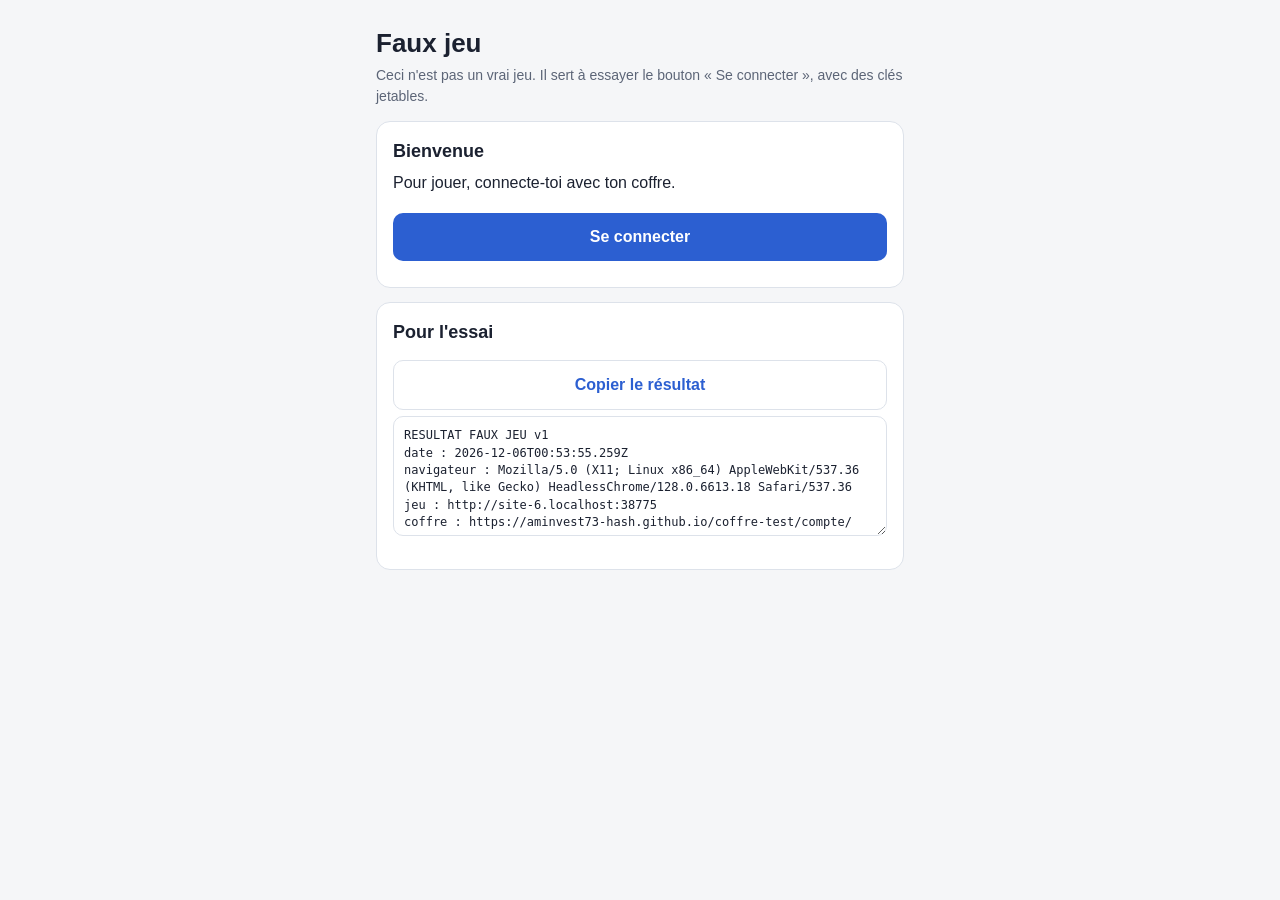
==== faux-jeu/index.html @ 22aab534 "Page d'essai du compte, version en ligne 3, et un faux jeu de démonstration Co-Authored-By: Claude F" ====
<!doctype html>
<html lang="fr">
<head>
<meta charset="utf-8">
<meta http-equiv="Content-Security-Policy" content="default-src 'none'; script-src 'self'; style-src 'self'; base-uri 'none'; form-action 'none'">
<meta name="referrer" content="no-referrer">
<meta name="viewport" content="width=device-width, initial-scale=1">
<meta name="robots" content="noindex, nofollow">
<title>Faux jeu (démonstration)</title>
<link rel="stylesheet" href="style.css">
</head>
<body>
<main>
  <h1>Faux jeu</h1>
  <p class="muted">Ceci n'est pas un vrai jeu. Il sert à essayer le bouton « Se connecter », avec des clés jetables.</p>

  <section class="card">
    <h2 id="titre">Bienvenue</h2>
    <p id="etat">Pour jouer, connecte-toi avec ton coffre.</p>
    <button id="b-connexion">Se connecter</button>
    <div class="status" id="s-jeu"></div>
  </section>

  <section class="card">
    <h2>Pour l'essai</h2>
    <button id="b-copier" class="second">Copier le résultat</button>
    <textarea id="resultat" readonly></textarea>
    <div class="status" id="s-resultat"></div>
  </section>
</main>
<script type="module" src="demo.mjs"></script>
</body>
</html>
---- faux-jeu/style.css ----
/* Styles repris de la page du premier morceau. L'habillage viendra plus tard. */
:root {
  color-scheme: light dark;
  --bg: #f5f6f8; --card: #ffffff; --ink: #1b2130; --muted: #5c6577; --line: #dde2ea;
  --accent: #2c5fd1; --accent-ink: #ffffff; --ok: #1d8a4b; --ko: #c23a2b; --wait: #a66a12;
}
@media (prefers-color-scheme: dark) {
  :root {
    --bg: #11141a; --card: #1a1f28; --ink: #eef1f6; --muted: #9ba5b6; --line: #2b323f;
    --accent: #7ea4ff; --accent-ink: #0d1220; --ok: #53c684; --ko: #ff8273; --wait: #e5b663;
  }
}
* { box-sizing: border-box; }
body { margin: 0; background: var(--bg); color: var(--ink);
       font: 16px/1.5 -apple-system, BlinkMacSystemFont, "Segoe UI", Roboto, Helvetica, Arial, sans-serif; }
main { max-width: 560px; margin: 0 auto; padding: 20px 16px 56px; }
h1 { font-size: 26px; line-height: 1.2; margin: 8px 0 6px; }
h2 { font-size: 18px; margin: 0 0 6px; }
p { margin: 0 0 10px; }
.muted { color: var(--muted); font-size: 14px; }
.card { background: var(--card); border: 1px solid var(--line); border-radius: 14px; padding: 16px; margin-top: 14px; }
button { font: inherit; font-weight: 600; border: 0; border-radius: 10px; padding: 12px 16px; min-height: 46px;
         background: var(--accent); color: var(--accent-ink); cursor: pointer; width: 100%; margin-top: 8px; }
button.second { background: transparent; color: var(--accent); border: 1px solid var(--line); }
button.petit { width: auto; min-height: 40px; padding: 6px 12px; margin: 0; font-weight: 500; font-size: 14px; }
button:disabled { opacity: .45; cursor: not-allowed; }
.status { margin-top: 10px; font-size: 15px; overflow-wrap: anywhere; }
.status.ok { color: var(--ok); } .status.ko { color: var(--ko); } .status.wait { color: var(--wait); }
.adresse { font: 600 15px/1.4 ui-monospace, SFMono-Regular, Menlo, Consolas, monospace; overflow-wrap: anywhere; }
.mots { display: grid; grid-template-columns: repeat(auto-fill, minmax(130px, 1fr)); gap: 8px; margin: 10px 0; padding: 0; list-style: none; }
.mots li, .carte { border: 1px solid var(--line); border-radius: 10px; padding: 8px 10px; background: var(--card); color: var(--ink); font: inherit; }
.mots li span { color: var(--muted); font-size: 13px; margin-right: 6px; }
.cartes { display: flex; flex-wrap: wrap; gap: 8px; margin: 10px 0; }
.carte { width: auto; min-height: 44px; margin: 0; font-weight: 500; cursor: pointer; }
.carte.posee { opacity: .35; }
.mots li.vide { opacity: .5; }
input[type="text"], input[type="password"], textarea { width: 100%; padding: 10px; border-radius: 10px; border: 1px solid var(--line);
         background: transparent; color: var(--ink); font: inherit; }
textarea { min-height: 120px; font: 12px/1.45 ui-monospace, SFMono-Regular, Menlo, Consolas, monospace; resize: vertical; margin-top: 6px; }
#r-texte { font-size: 16px; } /* en dessous de 16, l'iPhone zoome dans la page dès qu'on touche le champ */
.saisie { display: grid; grid-template-columns: repeat(auto-fill, minmax(130px, 1fr)); gap: 8px; margin: 10px 0; }
details { margin-top: 10px; } summary { cursor: pointer; color: var(--accent); font-weight: 500; }
[hidden] { display: none !important; }
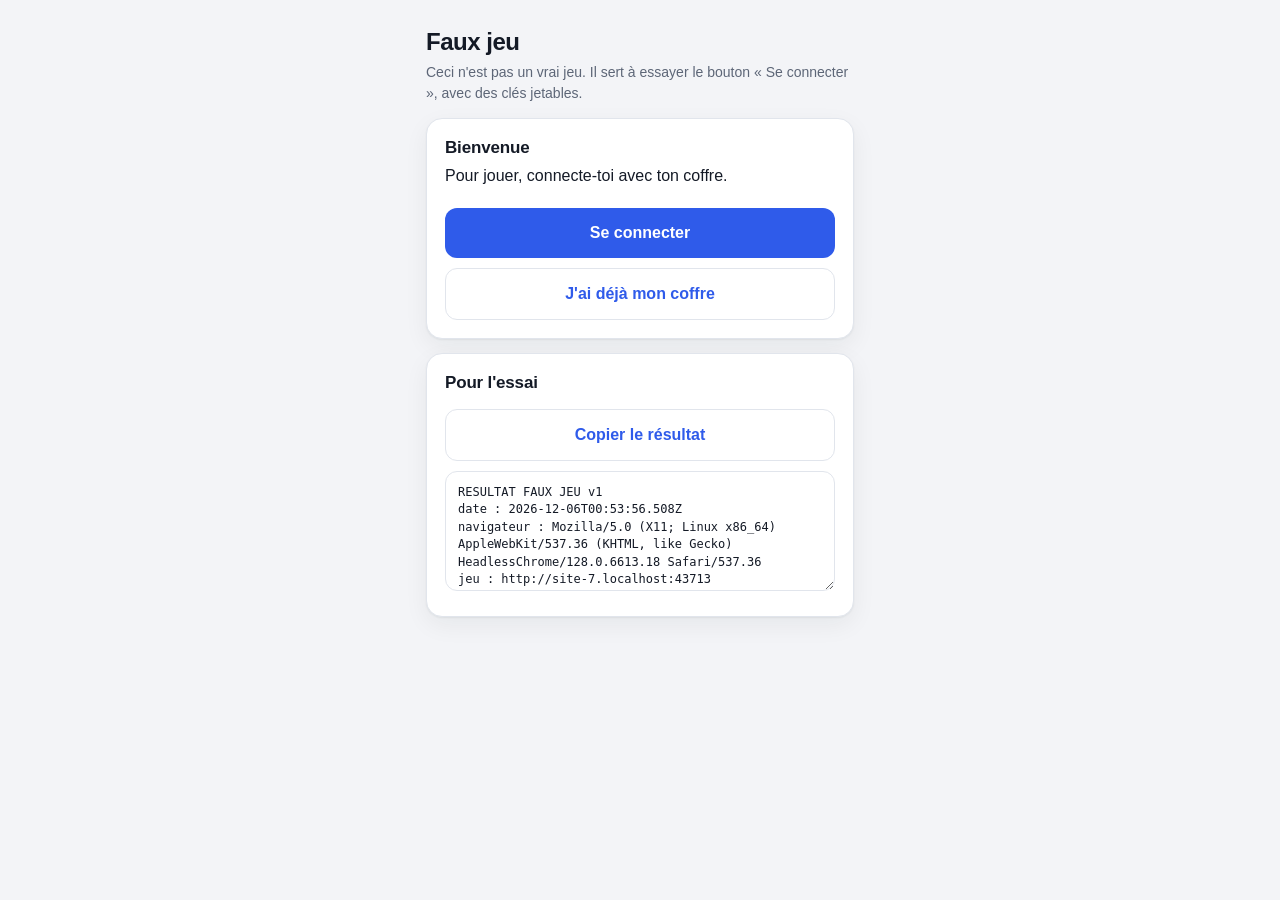
==== commit 890b52fc: "Page d'essai du compte, version en ligne 5 : habillage, connexion sans création, un second site d'es" ====
--- a/faux-jeu/index.html
+++ b/faux-jeu/index.html
@@ -18,6 +18,7 @@
     <h2 id="titre">Bienvenue</h2>
     <p id="etat">Pour jouer, connecte-toi avec ton coffre.</p>
     <button id="b-connexion">Se connecter</button>
+    <button id="b-existant" class="second">J'ai déjà mon coffre</button>
     <div class="status" id="s-jeu"></div>
   </section>
 
--- a/faux-jeu/style.css
+++ b/faux-jeu/style.css
@@ -1,31 +1,64 @@
-/* Styles repris de la page du premier morceau. L'habillage viendra plus tard. */
+/* L'habillage de l'essai : sobre, lisible sur un téléphone. Rien n'est chargé d'ailleurs : ni police, ni image.
+   L'habillage du produit viendra plus tard ; ici, seulement de quoi lire et toucher sans se tromper. */
 :root {
   color-scheme: light dark;
-  --bg: #f5f6f8; --card: #ffffff; --ink: #1b2130; --muted: #5c6577; --line: #dde2ea;
-  --accent: #2c5fd1; --accent-ink: #ffffff; --ok: #1d8a4b; --ko: #c23a2b; --wait: #a66a12;
+  --bg: #f3f4f7; --card: #ffffff; --ink: #141a26; --muted: #5d6677; --line: #e1e5ec;
+  --accent: #2f5bea; --accent-ink: #ffffff;
+  --ok: #18794a; --ok-doux: #e6f5ec; --ko: #b93525; --ko-doux: #fbeae7; --wait: #8a5a0b; --wait-doux: #fbf2df;
+  --ombre: 0 1px 2px rgba(20, 26, 38, .06), 0 8px 24px rgba(20, 26, 38, .06);
 }
 @media (prefers-color-scheme: dark) {
   :root {
-    --bg: #11141a; --card: #1a1f28; --ink: #eef1f6; --muted: #9ba5b6; --line: #2b323f;
-    --accent: #7ea4ff; --accent-ink: #0d1220; --ok: #53c684; --ko: #ff8273; --wait: #e5b663;
+    --bg: #0e1116; --card: #171b23; --ink: #eef1f6; --muted: #98a2b3; --line: #262d3a;
+    --accent: #8aa9ff; --accent-ink: #0b1020;
+    --ok: #5fd08f; --ok-doux: #12261b; --ko: #ff8b7d; --ko-doux: #2c1614; --wait: #e8bd6a; --wait-doux: #2a2111;
+    --ombre: 0 1px 2px rgba(0, 0, 0, .4), 0 8px 24px rgba(0, 0, 0, .25);
   }
 }
 * { box-sizing: border-box; }
-body { margin: 0; background: var(--bg); color: var(--ink);
+/* Sur un téléphone, le navigateur pose un voile gris sur ce qu'on touche : chaque bouton a déjà son propre retour. */
+html { -webkit-tap-highlight-color: transparent; -webkit-text-size-adjust: 100%; }
+body { margin: 0; background: var(--bg); color: var(--ink); -webkit-font-smoothing: antialiased;
        font: 16px/1.5 -apple-system, BlinkMacSystemFont, "Segoe UI", Roboto, Helvetica, Arial, sans-serif; }
-main { max-width: 560px; margin: 0 auto; padding: 20px 16px 56px; }
-h1 { font-size: 26px; line-height: 1.2; margin: 8px 0 6px; }
-h2 { font-size: 18px; margin: 0 0 6px; }
+main { max-width: 460px; margin: 0 auto; padding: 20px 16px max(40px, env(safe-area-inset-bottom)); }
+
+.entete { display: flex; align-items: center; gap: 12px; margin: 6px 2px 2px; }
+.entete .muted { margin: 2px 0 0; font-size: 13px; }
+.marque { width: 40px; height: 40px; flex-shrink: 0; }
+.marque .porte { fill: var(--accent); }
+.marque .cadran { fill: none; stroke: var(--accent-ink); stroke-width: 2.4; stroke-linecap: round; }
+
+h1 { font-size: 24px; line-height: 1.15; letter-spacing: -0.02em; margin: 8px 0 6px; }
+.entete h1 { margin: 0; }
+h2 { font-size: 17px; line-height: 1.25; letter-spacing: -0.01em; margin: 0 0 6px; }
 p { margin: 0 0 10px; }
 .muted { color: var(--muted); font-size: 14px; }
-.card { background: var(--card); border: 1px solid var(--line); border-radius: 14px; padding: 16px; margin-top: 14px; }
-button { font: inherit; font-weight: 600; border: 0; border-radius: 10px; padding: 12px 16px; min-height: 46px;
-         background: var(--accent); color: var(--accent-ink); cursor: pointer; width: 100%; margin-top: 8px; }
+
+.card { background: var(--card); border: 1px solid var(--line); border-radius: 16px; padding: 18px; margin-top: 14px; box-shadow: var(--ombre); }
+/* La demande d'un jeu est ce que le joueur est venu faire : elle se voit en premier. */
+.card.jeu { border-color: var(--accent); }
+.card.jeu strong { font-size: 18px; letter-spacing: -0.01em; }
+
+button { font: inherit; font-weight: 600; border: 0; border-radius: 12px; padding: 13px 16px; min-height: 48px;
+         background: var(--accent); color: var(--accent-ink); cursor: pointer; width: 100%; margin-top: 10px;
+         touch-action: manipulation; -webkit-user-select: none; user-select: none;
+         transition: transform .12s ease-out, opacity .12s ease-out; }
+button:active { transform: scale(.97); }
+/* Le survol ne se montre que là où il existe vraiment : sur un écran tactile, il resterait collé après le toucher. */
+@media (hover: hover) and (pointer: fine) { button:hover { opacity: .9; } }
+button:focus-visible, input:focus-visible, textarea:focus-visible, summary:focus-visible { outline: 2px solid var(--accent); outline-offset: 2px; }
 button.second { background: transparent; color: var(--accent); border: 1px solid var(--line); }
 button.petit { width: auto; min-height: 40px; padding: 6px 12px; margin: 0; font-weight: 500; font-size: 14px; }
 button:disabled { opacity: .45; cursor: not-allowed; }
-.status { margin-top: 10px; font-size: 15px; overflow-wrap: anywhere; }
-.status.ok { color: var(--ok); } .status.ko { color: var(--ko); } .status.wait { color: var(--wait); }
+@media (prefers-reduced-motion: reduce) { button { transition: none; } button:active { transform: none; } }
+
+.status { margin-top: 12px; font-size: 15px; overflow-wrap: anywhere; }
+.status:empty { display: none; }
+.status.ok, .status.ko, .status.wait { padding: 10px 12px; border-radius: 10px; }
+.status.ok { color: var(--ok); background: var(--ok-doux); }
+.status.ko { color: var(--ko); background: var(--ko-doux); }
+.status.wait { color: var(--wait); background: var(--wait-doux); }
+
 .adresse { font: 600 15px/1.4 ui-monospace, SFMono-Regular, Menlo, Consolas, monospace; overflow-wrap: anywhere; }
 .mots { display: grid; grid-template-columns: repeat(auto-fill, minmax(130px, 1fr)); gap: 8px; margin: 10px 0; padding: 0; list-style: none; }
 .mots li, .carte { border: 1px solid var(--line); border-radius: 10px; padding: 8px 10px; background: var(--card); color: var(--ink); font: inherit; }
@@ -34,10 +67,16 @@
 .carte { width: auto; min-height: 44px; margin: 0; font-weight: 500; cursor: pointer; }
 .carte.posee { opacity: .35; }
 .mots li.vide { opacity: .5; }
-input[type="text"], input[type="password"], textarea { width: 100%; padding: 10px; border-radius: 10px; border: 1px solid var(--line);
+
+/* 16 px au moins dans un champ : en dessous, l'iPhone zoome dans la page dès qu'on le touche. */
+input[type="text"], input[type="password"], textarea { width: 100%; padding: 12px; min-height: 48px; border-radius: 12px; border: 1px solid var(--line);
          background: transparent; color: var(--ink); font: inherit; }
-textarea { min-height: 120px; font: 12px/1.45 ui-monospace, SFMono-Regular, Menlo, Consolas, monospace; resize: vertical; margin-top: 6px; }
-#r-texte { font-size: 16px; } /* en dessous de 16, l'iPhone zoome dans la page dès qu'on touche le champ */
+textarea { min-height: 120px; font: 12px/1.45 ui-monospace, SFMono-Regular, Menlo, Consolas, monospace; resize: vertical; margin-top: 10px; }
+#r-texte { font-size: 16px; }
 .saisie { display: grid; grid-template-columns: repeat(auto-fill, minmax(130px, 1fr)); gap: 8px; margin: 10px 0; }
-details { margin-top: 10px; } summary { cursor: pointer; color: var(--accent); font-weight: 500; }
+
+details { margin-top: 12px; }
+summary { cursor: pointer; color: var(--muted); font-weight: 500; font-size: 14px; -webkit-user-select: none; user-select: none; }
+details.card { margin-top: 14px; box-shadow: none; background: transparent; }
+details.card > summary { font-weight: 600; }
 [hidden] { display: none !important; }
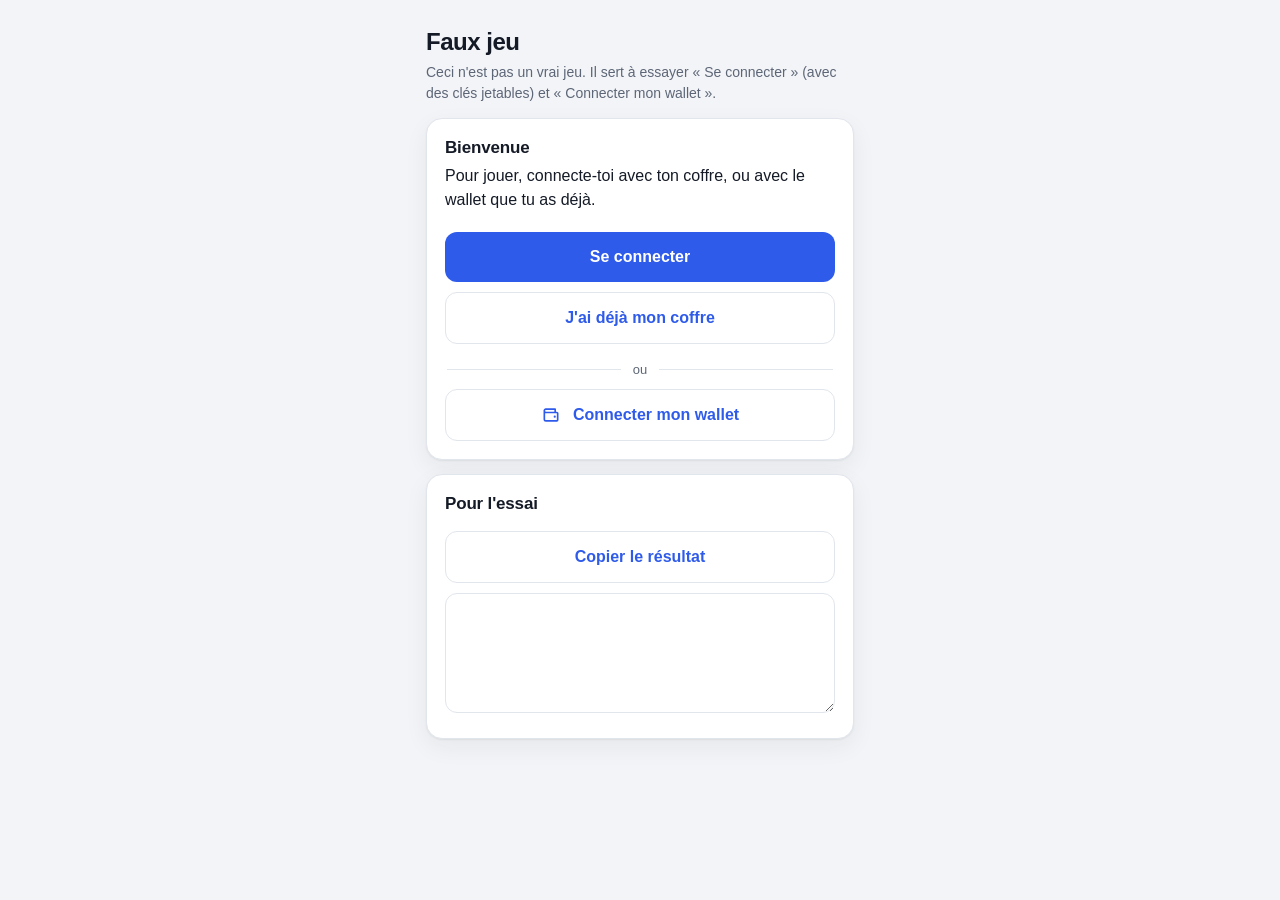
==== commit 02e61fd7: "Page d'essai du compte, version en ligne 7" ====
--- a/faux-jeu/index.html
+++ b/faux-jeu/index.html
@@ -12,13 +12,20 @@
 <body>
 <main>
   <h1>Faux jeu</h1>
-  <p class="muted">Ceci n'est pas un vrai jeu. Il sert à essayer le bouton « Se connecter », avec des clés jetables.</p>
+  <p class="muted">Ceci n'est pas un vrai jeu. Il sert à essayer « Se connecter » (avec des clés jetables) et « Connecter mon wallet ».</p>
 
   <section class="card">
     <h2 id="titre">Bienvenue</h2>
-    <p id="etat">Pour jouer, connecte-toi avec ton coffre.</p>
+    <p id="etat">Pour jouer, connecte-toi avec ton coffre, ou avec le wallet que tu as déjà.</p>
     <button id="b-connexion">Se connecter</button>
     <button id="b-existant" class="second">J'ai déjà mon coffre</button>
+    <div class="ou" aria-hidden="true">ou</div>
+    <!-- Pour le joueur qui a déjà un wallet Solana. L'icône est dessinée ici : rien n'est chargé d'ailleurs. -->
+    <button id="b-wallet" class="second porte"><svg viewBox="0 0 24 24" aria-hidden="true" focusable="false"><path fill="none" stroke="currentColor" stroke-width="2" stroke-linecap="round" stroke-linejoin="round" d="M4 7.5V17a2 2 0 0 0 2 2h13a1 1 0 0 0 1-1v-8a1 1 0 0 0-1-1H6a2 2 0 0 1-2-1.5zm0 0A2 2 0 0 1 6 5h11v4"/><circle cx="16.5" cy="14" r="1.3" fill="currentColor"/></svg><span>Connecter mon wallet</span></button>
+    <div id="z-wallets" hidden>
+      <p class="muted">Plusieurs wallets sont installés. Lequel veux-tu utiliser ?</p>
+      <div id="l-wallets"></div>
+    </div>
     <div class="status" id="s-jeu"></div>
   </section>
 
--- a/faux-jeu/style.css
+++ b/faux-jeu/style.css
@@ -49,6 +49,22 @@
 button:focus-visible, input:focus-visible, textarea:focus-visible, summary:focus-visible { outline: 2px solid var(--accent); outline-offset: 2px; }
 button.second { background: transparent; color: var(--accent); border: 1px solid var(--line); }
 button.petit { width: auto; min-height: 40px; padding: 6px 12px; margin: 0; font-weight: 500; font-size: 14px; }
+/* « Continuer avec … » : le logo officiel du service (un fichier servi par la page, voir LOGOS.md), et les couleurs
+   que chaque service demande pour son bouton (Google : blanc bordé de gris en clair, presque noir en sombre ; Discord :
+   son bleu, symbole blanc). Le texte reste celui de la page : aucune police n'est chargée d'ailleurs. */
+button.porte { display: flex; align-items: center; justify-content: center; gap: 12px; }
+button.porte svg, button.porte img { width: 20px; height: 20px; flex-shrink: 0; }
+button.porte img { object-fit: contain; pointer-events: none; -webkit-user-drag: none; }
+button.porte-google { background: #ffffff; color: #1f1f1f; border: 1px solid #747775; }
+button.porte-discord { background: #5865f2; color: #ffffff; }
+@media (prefers-color-scheme: dark) { button.porte-google { background: #131314; color: #e3e3e3; border-color: #8e918f; } }
+/* Une porte sans marque (l'e-mail) : le même gabarit, aux couleurs de la page. */
+button.porte-neutre { background: transparent; color: var(--ink); border: 1px solid var(--line); }
+.note { font-size: 13px; margin: 6px 2px 0; text-align: center; }
+/* Une action secondaire écrite comme un lien : « J'ai déjà un coffre », sous le choix des portes. */
+button.lien { background: transparent; color: var(--accent); min-height: 44px; font-weight: 500; margin-top: 6px; }
+.ou { display: flex; align-items: center; gap: 12px; margin: 16px 2px 2px; color: var(--muted); font-size: 13px; }
+.ou::before, .ou::after { content: ''; flex: 1; height: 1px; background: var(--line); }
 button:disabled { opacity: .45; cursor: not-allowed; }
 @media (prefers-reduced-motion: reduce) { button { transition: none; } button:active { transform: none; } }
 
@@ -63,6 +79,8 @@
 .mots { display: grid; grid-template-columns: repeat(auto-fill, minmax(130px, 1fr)); gap: 8px; margin: 10px 0; padding: 0; list-style: none; }
 .mots li, .carte { border: 1px solid var(--line); border-radius: 10px; padding: 8px 10px; background: var(--card); color: var(--ink); font: inherit; }
 .mots li span { color: var(--muted); font-size: 13px; margin-right: 6px; }
+.mots li b { font-weight: 600; }
+.mots li b:empty::after { content: '…'; color: var(--muted); font-weight: 400; }
 .cartes { display: flex; flex-wrap: wrap; gap: 8px; margin: 10px 0; }
 .carte { width: auto; min-height: 44px; margin: 0; font-weight: 500; cursor: pointer; }
 .carte.posee { opacity: .35; }
@@ -73,6 +91,8 @@
          background: transparent; color: var(--ink); font: inherit; }
 textarea { min-height: 120px; font: 12px/1.45 ui-monospace, SFMono-Regular, Menlo, Consolas, monospace; resize: vertical; margin-top: 10px; }
 #r-texte { font-size: 16px; }
+/* Une case posée juste sous un bouton (le code, sous « Recevoir mon code ») : le même écart qu'entre deux boutons. */
+button + input { margin-top: 10px; }
 .saisie { display: grid; grid-template-columns: repeat(auto-fill, minmax(130px, 1fr)); gap: 8px; margin: 10px 0; }
 
 details { margin-top: 12px; }
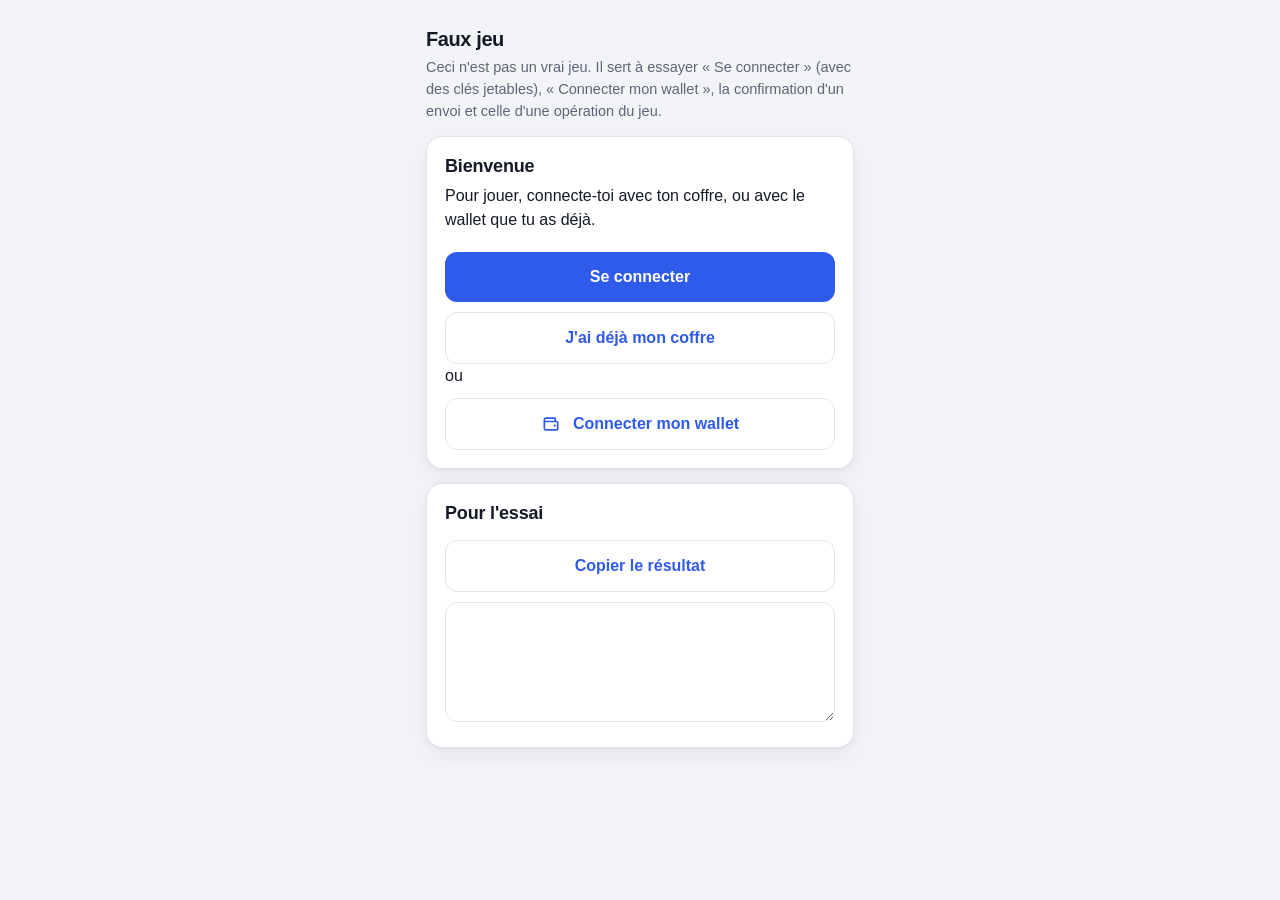
==== commit 494c6f71: "Page d'essai du compte : version en ligne 8 (français et anglais, écrans plus simples, opérations d'" ====
--- a/faux-jeu/index.html
+++ b/faux-jeu/index.html
@@ -12,7 +12,7 @@
 <body>
 <main>
   <h1>Faux jeu</h1>
-  <p class="muted">Ceci n'est pas un vrai jeu. Il sert à essayer « Se connecter » (avec des clés jetables) et « Connecter mon wallet ».</p>
+  <p class="muted">Ceci n'est pas un vrai jeu. Il sert à essayer « Se connecter » (avec des clés jetables), « Connecter mon wallet », la confirmation d'un envoi et celle d'une opération du jeu.</p>
 
   <section class="card">
     <h2 id="titre">Bienvenue</h2>
@@ -26,7 +26,38 @@
       <p class="muted">Plusieurs wallets sont installés. Lequel veux-tu utiliser ?</p>
       <div id="l-wallets"></div>
     </div>
+    <!-- Aucun wallet ne s'annonce dans ce navigateur (le cas d'un téléphone, hors de l'application d'un wallet) :
+         la page propose de s'ouvrir dans le navigateur du wallet. De vrais liens, posés par demo.mjs, que le joueur
+         touche lui-même : ils ne marchent que touchés, rien n'est ouvert par le script. -->
+    <div id="z-ouvrir" hidden>
+      <p>Aucun wallet Solana compatible n'a été trouvé dans ce navigateur.</p>
+      <div id="z-ouvrir-liens" hidden>
+        <p>Sur un téléphone, ouvre cette page dans l'application de ton wallet :</p>
+        <div class="cartes" id="l-ouvrir"></div>
+      </div>
+      <p class="muted">Un autre wallet ? Ouvre son application, puis cette page dans son navigateur. Sur un ordinateur, installe son extension et recharge la page.</p>
+      <p class="muted">Pas de wallet ? Touche « Se connecter », en haut : ton coffre t'en donne un.</p>
+    </div>
     <div class="status" id="s-jeu"></div>
+  </section>
+
+  <!-- Visible une fois connecté avec un coffre : faire confirmer un envoi dans la fenêtre du coffre. Rien n'est diffusé. -->
+  <section class="card" id="z-envoi" hidden>
+    <h2>Essayer un envoi</h2>
+    <p>La fenêtre de ton coffre te montre l'envoi et te demande de confirmer. Le faux jeu vérifie ensuite ta signature.</p>
+    <button id="b-envoi">Envoyer 0,001 SOL (essai)</button>
+    <p class="muted note">Essai : rien n'est envoyé sur le réseau.</p>
+    <div class="status" id="s-envoi"></div>
+  </section>
+
+  <!-- Visible une fois connecté avec un coffre : deux opérations d'essai du « programme » du faux jeu. Rien n'est diffusé. -->
+  <section class="card" id="z-operations" hidden>
+    <h2>Essayer une opération du jeu</h2>
+    <p>Le faux jeu prépare une opération de son programme (un faux), la signe avec ses clés d'essai, puis ta fenêtre te demande de confirmer.</p>
+    <button id="b-ouvrir-essai">Ouvrir un coffre (essai)</button>
+    <button id="b-cadeau-essai" class="second">Réclamer mon cadeau (essai)</button>
+    <p class="muted note">Essai : rien n'est envoyé sur le réseau.</p>
+    <div class="status" id="s-operations"></div>
   </section>
 
   <section class="card">
--- a/faux-jeu/style.css
+++ b/faux-jeu/style.css
@@ -1,5 +1,6 @@
-/* L'habillage de l'essai : sobre, lisible sur un téléphone. Rien n'est chargé d'ailleurs : ni police, ni image.
-   L'habillage du produit viendra plus tard ; ici, seulement de quoi lire et toucher sans se tromper. */
+/* L'habillage de la page : sobre, lisible sur un téléphone. Rien n'est chargé d'ailleurs : ni police, ni image
+   (les deux logos des boutons « Continuer avec … » sont des fichiers de cette page, voir LOGOS.md).
+   Une action principale par écran ; le reste se range sous « Plus d'options ». */
 :root {
   color-scheme: light dark;
   --bg: #f3f4f7; --card: #ffffff; --ink: #141a26; --muted: #5d6677; --line: #e1e5ec;
@@ -23,21 +24,51 @@
 main { max-width: 460px; margin: 0 auto; padding: 20px 16px max(40px, env(safe-area-inset-bottom)); }
 
 .entete { display: flex; align-items: center; gap: 12px; margin: 6px 2px 2px; }
-.entete .muted { margin: 2px 0 0; font-size: 13px; }
-.marque { width: 40px; height: 40px; flex-shrink: 0; }
+.marque { width: 36px; height: 36px; flex-shrink: 0; }
+.essai-note { margin: 8px 2px 0; font-size: 13px; }
+/* Le choix de la langue : toujours là, en haut à droite. Deux petits boutons dans une même pastille. */
+.langue { display: inline-flex; flex-shrink: 0; border: 1px solid var(--line); border-radius: 999px; overflow: hidden; background: var(--card); }
+.langue button { width: auto; min-height: 36px; min-width: 44px; margin: 0; padding: 6px 12px; border-radius: 0; background: transparent; color: var(--muted);
+                 font-size: 13px; font-weight: 600; }
+.langue button.actif { background: var(--accent); color: var(--accent-ink); }
 .marque .porte { fill: var(--accent); }
 .marque .cadran { fill: none; stroke: var(--accent-ink); stroke-width: 2.4; stroke-linecap: round; }
 
-h1 { font-size: 24px; line-height: 1.15; letter-spacing: -0.02em; margin: 8px 0 6px; }
-.entete h1 { margin: 0; }
-h2 { font-size: 17px; line-height: 1.25; letter-spacing: -0.01em; margin: 0 0 6px; }
+h1 { font-size: 20px; line-height: 1.15; letter-spacing: -0.02em; margin: 8px 0 6px; }
+.entete h1 { margin: 0; flex: 1; min-width: 0; }
+h2 { font-size: 18px; line-height: 1.25; letter-spacing: -0.01em; margin: 0 0 6px; }
+.fort { font-weight: 600; }
+.bon { color: var(--ok); font-weight: 600; }
+/* Une carte dont l'affaire est faite (le compte est protégé) : une coche devant son titre, rien de plus. */
+h2.fait::before { content: '✓'; color: var(--ok); margin-right: 8px; }
 p { margin: 0 0 10px; }
-.muted { color: var(--muted); font-size: 14px; }
+p:empty { display: none; }
+.muted { color: var(--muted); font-size: 14.5px; }
 
 .card { background: var(--card); border: 1px solid var(--line); border-radius: 16px; padding: 18px; margin-top: 14px; box-shadow: var(--ombre); }
 /* La demande d'un jeu est ce que le joueur est venu faire : elle se voit en premier. */
 .card.jeu { border-color: var(--accent); }
 .card.jeu strong { font-size: 18px; letter-spacing: -0.01em; }
+/* Le site du jeu qui demande : toujours écrit, sous son nom. */
+.site { display: flex; align-items: center; gap: 7px; color: var(--muted); font-size: 14px; overflow-wrap: anywhere; margin: 0 0 10px; }
+.site::before { content: ''; width: 9px; height: 9px; border-radius: 50%; background: var(--ok); flex-shrink: 0; }
+.site:empty { display: none; }
+/* Un jeu demande, et il n'y a pas encore de compte ici : sa carte et celle de l'accueil n'en font qu'une. */
+#v-jeu:has(+ #v-accueil:not([hidden])) { border-bottom: 0; border-bottom-left-radius: 0; border-bottom-right-radius: 0; box-shadow: none; padding-bottom: 4px; }
+#v-jeu:not([hidden]) + #v-accueil > .card { margin-top: 0; border-top: 0; border-top-left-radius: 0; border-top-right-radius: 0; border-color: var(--accent); padding-top: 4px;
+  clip-path: inset(0 -40px -40px -40px); }   /* son ombre ne remonte pas sur la moitié du haut */
+.pied { margin: 14px 6px 0; font-size: 13.5px; text-align: center; }
+/* L'adresse du wallet, en court, avec son bouton « Copier ». L'adresse entière est sous « Plus d'options ». */
+.puce { display: inline-flex; align-items: center; gap: 4px; max-width: 100%; margin: 4px 0 2px; padding: 4px 4px 4px 12px; border: 1px solid var(--line); border-radius: 12px; background: var(--bg); }
+.puce .adresse { font-size: 15px; }
+.etiquette { margin: 0; font-size: 13px; }
+.puce button.petit { background: transparent; color: var(--accent); font-weight: 600; }
+/* Les étapes d'un parcours : une barre par étape, pleine quand elle est atteinte. */
+.pas { display: flex; gap: 6px; margin: 2px 0 8px; }
+.pas i { flex: 1; height: 4px; border-radius: 4px; background: var(--line); }
+.pas i.fait { background: var(--accent); }
+.etape { font-size: 13px; margin: 0 0 8px; }
+.etape:empty { display: none; }
 
 button { font: inherit; font-weight: 600; border: 0; border-radius: 12px; padding: 13px 16px; min-height: 48px;
          background: var(--accent); color: var(--accent-ink); cursor: pointer; width: 100%; margin-top: 10px;
@@ -61,19 +92,32 @@
 /* Une porte sans marque (l'e-mail) : le même gabarit, aux couleurs de la page. */
 button.porte-neutre { background: transparent; color: var(--ink); border: 1px solid var(--line); }
 .note { font-size: 13px; margin: 6px 2px 0; text-align: center; }
-/* Une action secondaire écrite comme un lien : « J'ai déjà un coffre », sous le choix des portes. */
-button.lien { background: transparent; color: var(--accent); min-height: 44px; font-weight: 500; margin-top: 6px; }
-.ou { display: flex; align-items: center; gap: 12px; margin: 16px 2px 2px; color: var(--muted); font-size: 13px; }
-.ou::before, .ou::after { content: ''; flex: 1; height: 1px; background: var(--line); }
+/* Une action secondaire écrite comme un lien : « J'ai déjà un compte », sous les autres choix. */
+button.lien { background: transparent; color: var(--accent); min-height: 44px; font-weight: 600; font-size: 15px; margin-top: 6px; }
+button.lien + button.lien { margin-top: 0; }
+/* La case de l'adresse e-mail et celle du code, quand elles s'ouvrent sous un bouton. */
+#z-identite, #z-code { margin-top: 10px; }
 button:disabled { opacity: .45; cursor: not-allowed; }
 @media (prefers-reduced-motion: reduce) { button { transition: none; } button:active { transform: none; } }
 
 .status { margin-top: 12px; font-size: 15px; overflow-wrap: anywhere; }
 .status:empty { display: none; }
+p.status { margin-bottom: 0; }
 .status.ok, .status.ko, .status.wait { padding: 10px 12px; border-radius: 10px; }
 .status.ok { color: var(--ok); background: var(--ok-doux); }
 .status.ko { color: var(--ko); background: var(--ko-doux); }
 .status.wait { color: var(--wait); background: var(--wait-doux); }
+
+/* Confirmer un envoi : ce qui sort du wallet, en grand ; le détail en dessous, en petit. */
+.envoi { white-space: pre-line; font-weight: 600; font-size: 18px; line-height: 1.35; letter-spacing: -0.01em; border: 1px solid var(--line);
+  border-radius: 12px; padding: 14px; margin: 12px 0 8px; overflow-wrap: anywhere; font-variant-numeric: tabular-nums; }
+.envoi:empty, .detail-envoi:empty, .total-envoi:empty { display: none; }
+.detail-envoi { white-space: pre-line; font-size: 12px; line-height: 1.5; overflow-wrap: anywhere; }
+.total-envoi { font-weight: 600; margin: 10px 0 4px; }
+/* Une opération du programme d'un jeu : ce qui est lisible dans la demande, une ligne par fait ; puis ce que la fenêtre ne lit pas. */
+.faits-operation { white-space: pre-line; line-height: 1.5; margin: 10px 0 4px; }
+.faits-operation:empty { display: none; }
+.note-operation { font-size: 13px; line-height: 1.5; margin: 8px 0 4px; }
 
 .adresse { font: 600 15px/1.4 ui-monospace, SFMono-Regular, Menlo, Consolas, monospace; overflow-wrap: anywhere; }
 .mots { display: grid; grid-template-columns: repeat(auto-fill, minmax(130px, 1fr)); gap: 8px; margin: 10px 0; padding: 0; list-style: none; }
@@ -90,13 +134,19 @@
 input[type="text"], input[type="password"], textarea { width: 100%; padding: 12px; min-height: 48px; border-radius: 12px; border: 1px solid var(--line);
          background: transparent; color: var(--ink); font: inherit; }
 textarea { min-height: 120px; font: 12px/1.45 ui-monospace, SFMono-Regular, Menlo, Consolas, monospace; resize: vertical; margin-top: 10px; }
-#r-texte { font-size: 16px; }
 /* Une case posée juste sous un bouton (le code, sous « Recevoir mon code ») : le même écart qu'entre deux boutons. */
-button + input { margin-top: 10px; }
+button + input, div + input { margin-top: 10px; }
 .saisie { display: grid; grid-template-columns: repeat(auto-fill, minmax(130px, 1fr)); gap: 8px; margin: 10px 0; }
 
 details { margin-top: 12px; }
 summary { cursor: pointer; color: var(--muted); font-weight: 500; font-size: 14px; -webkit-user-select: none; user-select: none; }
+/* « Plus d'options » : sous les cartes du compte, replié. Assez haut pour être touché sans viser. */
+details.options { margin: 14px 4px 0; }
+details.options > summary { min-height: 44px; display: flex; align-items: center; list-style: none; }
+details.options > summary::-webkit-details-marker { display: none; }
+details.options > summary::after { content: '›'; margin-left: 6px; font-size: 18px; line-height: 1; transition: transform .12s ease-out; }
+details.options[open] > summary::after { transform: rotate(90deg); }
+details.options .adresse { font-size: 13px; }
 details.card { margin-top: 14px; box-shadow: none; background: transparent; }
 details.card > summary { font-weight: 600; }
 [hidden] { display: none !important; }
